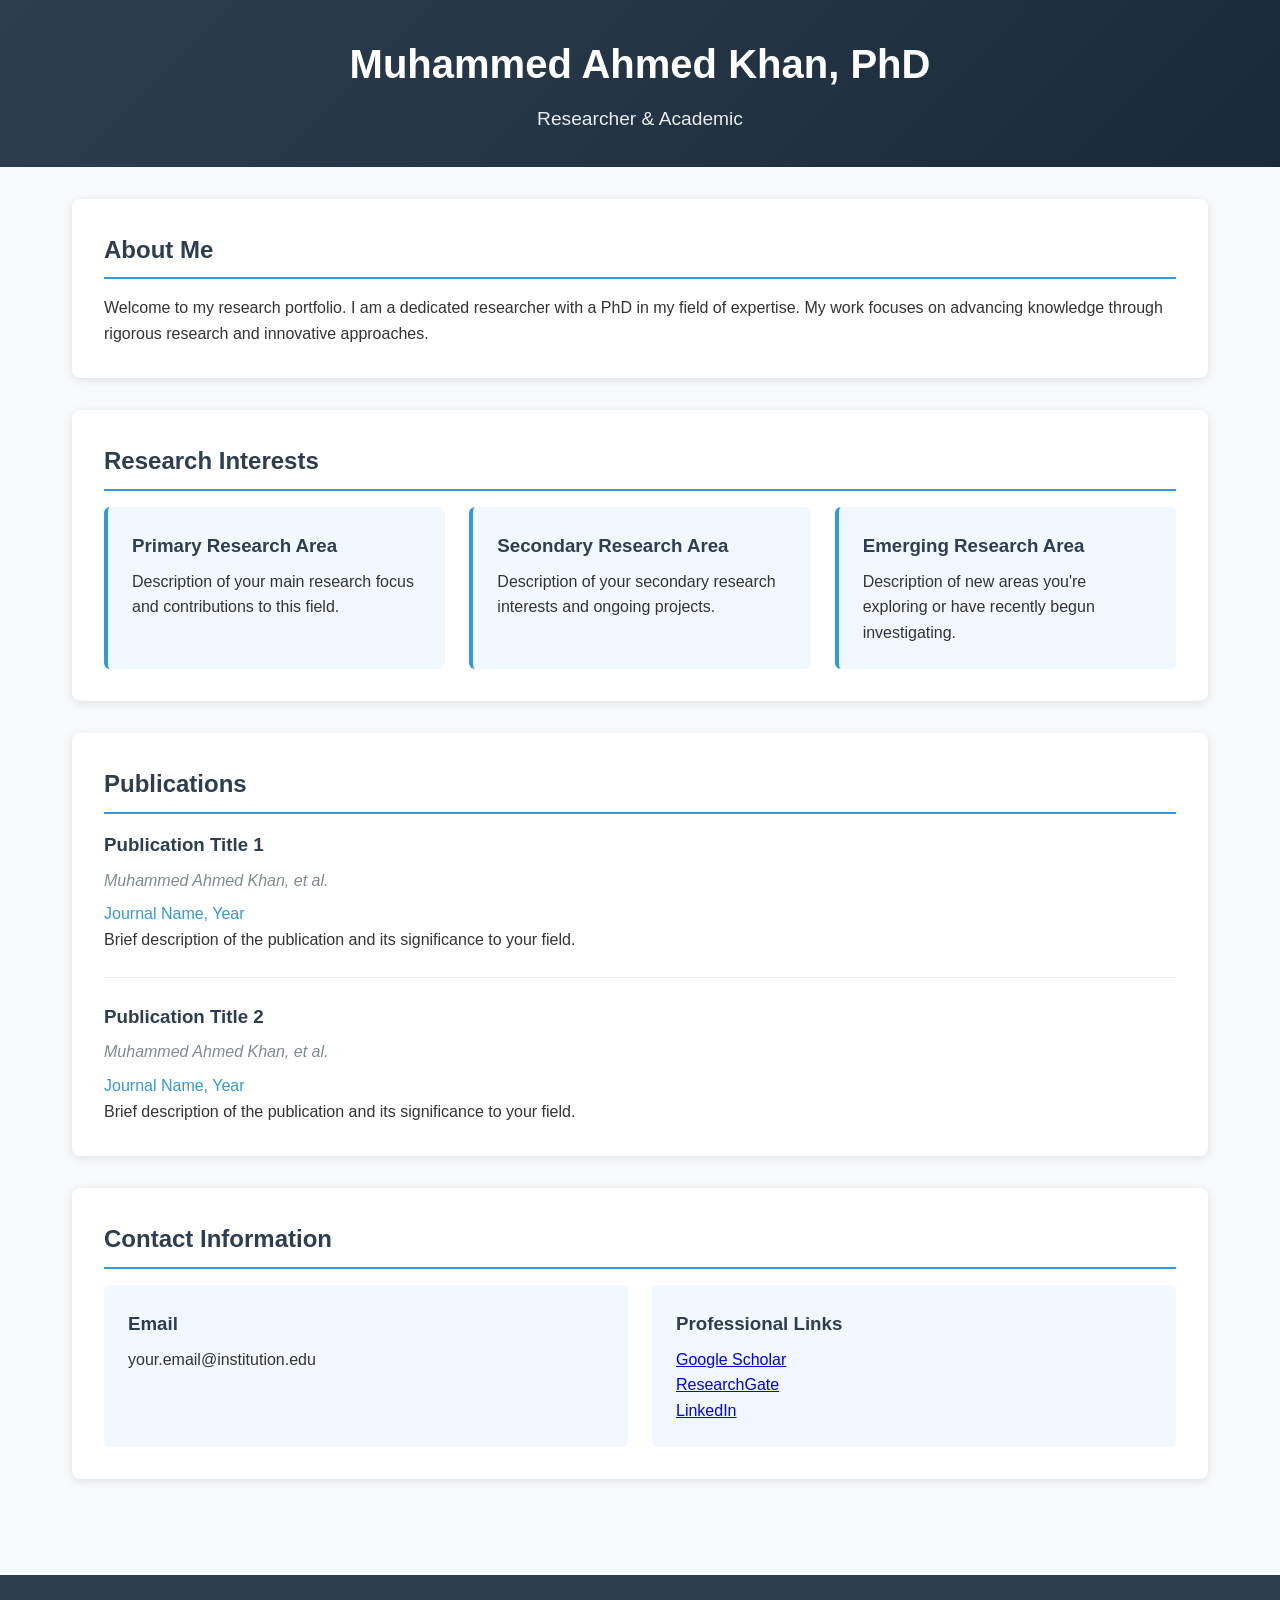
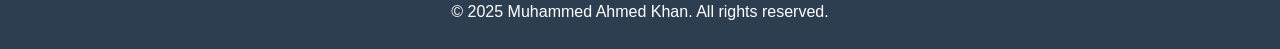
==== index.html @ 7b60d62c "initial commit" ====
<!DOCTYPE html>
<html lang="en">
<head>
    <meta charset="UTF-8">
    <meta name="viewport" content="width=device-width, initial-scale=1.0">
    <title>Muhammed Ahmed Khan - Research Portfolio</title>
    <style>
        /* Basic reset and typography */
        * {
            margin: 0;
            padding: 0;
            box-sizing: border-box;
        }
        
        body {
            font-family: 'Segoe UI', Tahoma, Geneva, Verdana, sans-serif;
            line-height: 1.6;
            color: #333;
            background-color: #f8f9fa;
        }
        
        /* Header styles */
        header {
            background: linear-gradient(135deg, #2c3e50, #1a2a3a);
            color: white;
            padding: 2rem 0;
            text-align: center;
        }
        
        .header-content {
            max-width: 1200px;
            margin: 0 auto;
            padding: 0 2rem;
        }
        
        h1 {
            font-size: 2.5rem;
            margin-bottom: 0.5rem;
        }
        
        .subtitle {
            font-size: 1.2rem;
            font-weight: 300;
            opacity: 0.9;
        }
        
        /* Main content styles */
        main {
            max-width: 1200px;
            margin: 0 auto;
            padding: 2rem;
        }
        
        section {
            background: white;
            border-radius: 8px;
            padding: 2rem;
            margin-bottom: 2rem;
            box-shadow: 0 2px 10px rgba(0,0,0,0.1);
        }
        
        h2 {
            color: #2c3e50;
            margin-bottom: 1rem;
            padding-bottom: 0.5rem;
            border-bottom: 2px solid #3498db;
        }
        
        /* Research interests */
        .interests-grid {
            display: grid;
            grid-template-columns: repeat(auto-fill, minmax(300px, 1fr));
            gap: 1.5rem;
            margin-top: 1rem;
        }
        
        .interest-card {
            background: #f1f8ff;
            padding: 1.5rem;
            border-radius: 6px;
            border-left: 4px solid #3498db;
        }
        
        .interest-card h3 {
            color: #2c3e50;
            margin-bottom: 0.5rem;
        }
        
        /* Publications */
        .publication {
            margin-bottom: 1.5rem;
            padding-bottom: 1.5rem;
            border-bottom: 1px solid #eee;
        }
        
        .publication:last-child {
            border-bottom: none;
            margin-bottom: 0;
            padding-bottom: 0;
        }
        
        .publication h3 {
            color: #2c3e50;
            margin-bottom: 0.5rem;
        }
        
        .publication .authors {
            font-style: italic;
            color: #7f8c8d;
            margin-bottom: 0.5rem;
        }
        
        .publication .journal {
            color: #3498db;
            font-weight: 500;
        }
        
        /* Contact */
        .contact-info {
            display: flex;
            flex-wrap: wrap;
            gap: 1.5rem;
            margin-top: 1rem;
        }
        
        .contact-item {
            flex: 1;
            min-width: 250px;
            background: #f1f8ff;
            padding: 1.5rem;
            border-radius: 6px;
        }
        
        .contact-item h3 {
            color: #2c3e50;
            margin-bottom: 0.5rem;
        }
        
        /* Footer */
        footer {
            background: #2c3e50;
            color: white;
            text-align: center;
            padding: 1.5rem;
            margin-top: 2rem;
        }
        
        /* Responsive design */
        @media (max-width: 768px) {
            .header-content h1 {
                font-size: 2rem;
            }
            
            main {
                padding: 1rem;
            }
            
            section {
                padding: 1.5rem;
            }
        }
    </style>
</head>
<body>
    <header>
        <div class="header-content">
            <h1>Muhammed Ahmed Khan, PhD</h1>
            <p class="subtitle">Researcher & Academic</p>
        </div>
    </header>
    
    <main>
        <section id="about">
            <h2>About Me</h2>
            <p>Welcome to my research portfolio. I am a dedicated researcher with a PhD in my field of expertise. My work focuses on advancing knowledge through rigorous research and innovative approaches.</p>
        </section>
        
        <section id="research">
            <h2>Research Interests</h2>
            <div class="interests-grid">
                <div class="interest-card">
                    <h3>Primary Research Area</h3>
                    <p>Description of your main research focus and contributions to this field.</p>
                </div>
                <div class="interest-card">
                    <h3>Secondary Research Area</h3>
                    <p>Description of your secondary research interests and ongoing projects.</p>
                </div>
                <div class="interest-card">
                    <h3>Emerging Research Area</h3>
                    <p>Description of new areas you're exploring or have recently begun investigating.</p>
                </div>
            </div>
        </section>
        
        <section id="publications">
            <h2>Publications</h2>
            <div class="publication">
                <h3>Publication Title 1</h3>
                <p class="authors">Muhammed Ahmed Khan, et al.</p>
                <p class="journal">Journal Name, Year</p>
                <p>Brief description of the publication and its significance to your field.</p>
            </div>
            <div class="publication">
                <h3>Publication Title 2</h3>
                <p class="authors">Muhammed Ahmed Khan, et al.</p>
                <p class="journal">Journal Name, Year</p>
                <p>Brief description of the publication and its significance to your field.</p>
            </div>
        </section>
        
        <section id="contact">
            <h2>Contact Information</h2>
            <div class="contact-info">
                <div class="contact-item">
                    <h3>Email</h3>
                    <p>your.email@institution.edu</p>
                </div>
                <div class="contact-item">
                    <h3>Professional Links</h3>
                    <p>
                        <a href="https://scholar.google.com/citations?user=YOUR_ID">Google Scholar</a><br>
                        <a href="https://www.researchgate.net/profile/YOUR_PROFILE">ResearchGate</a><br>
                        <a href="https://www.linkedin.com/in/YOUR_PROFILE">LinkedIn</a>
                    </p>
                </div>
            </div>
        </section>
    </main>
    
    <footer>
        <p>© 2025 Muhammed Ahmed Khan. All rights reserved.</p>
    </footer>
</body>
</html>
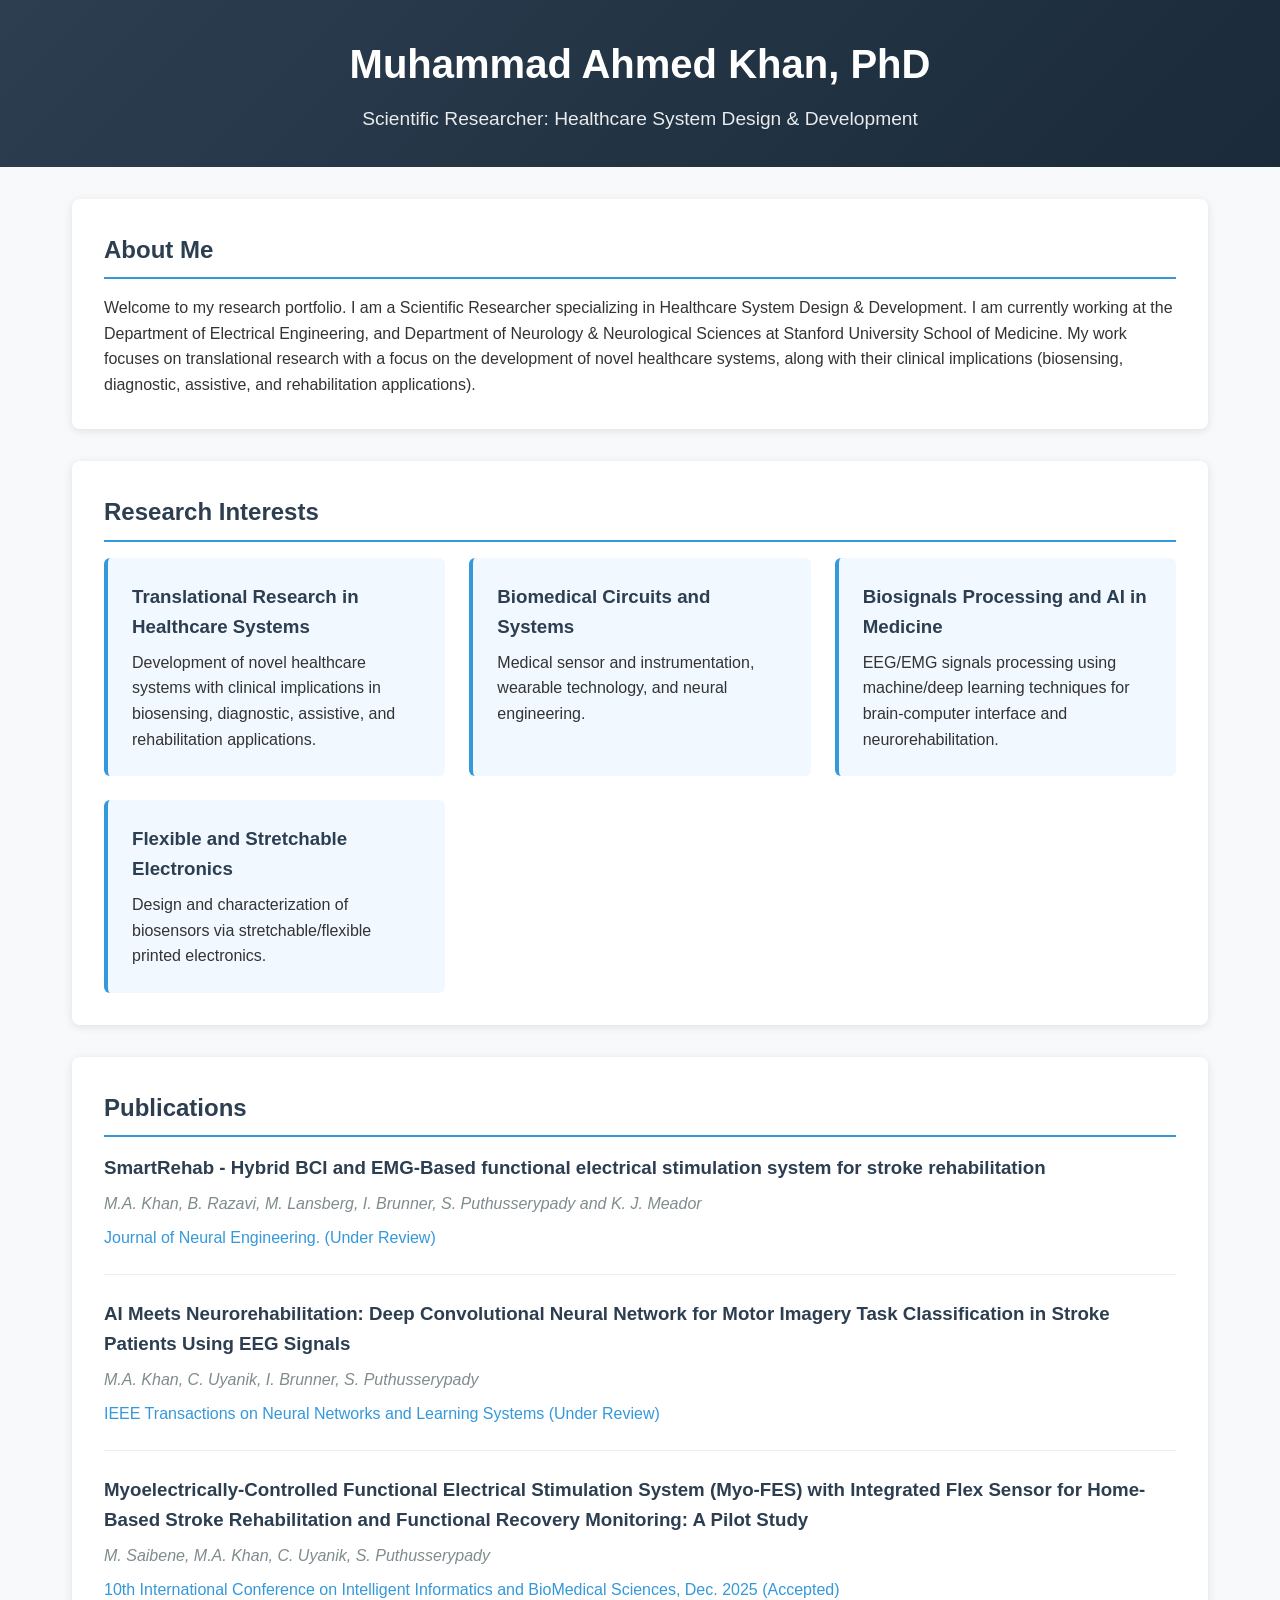
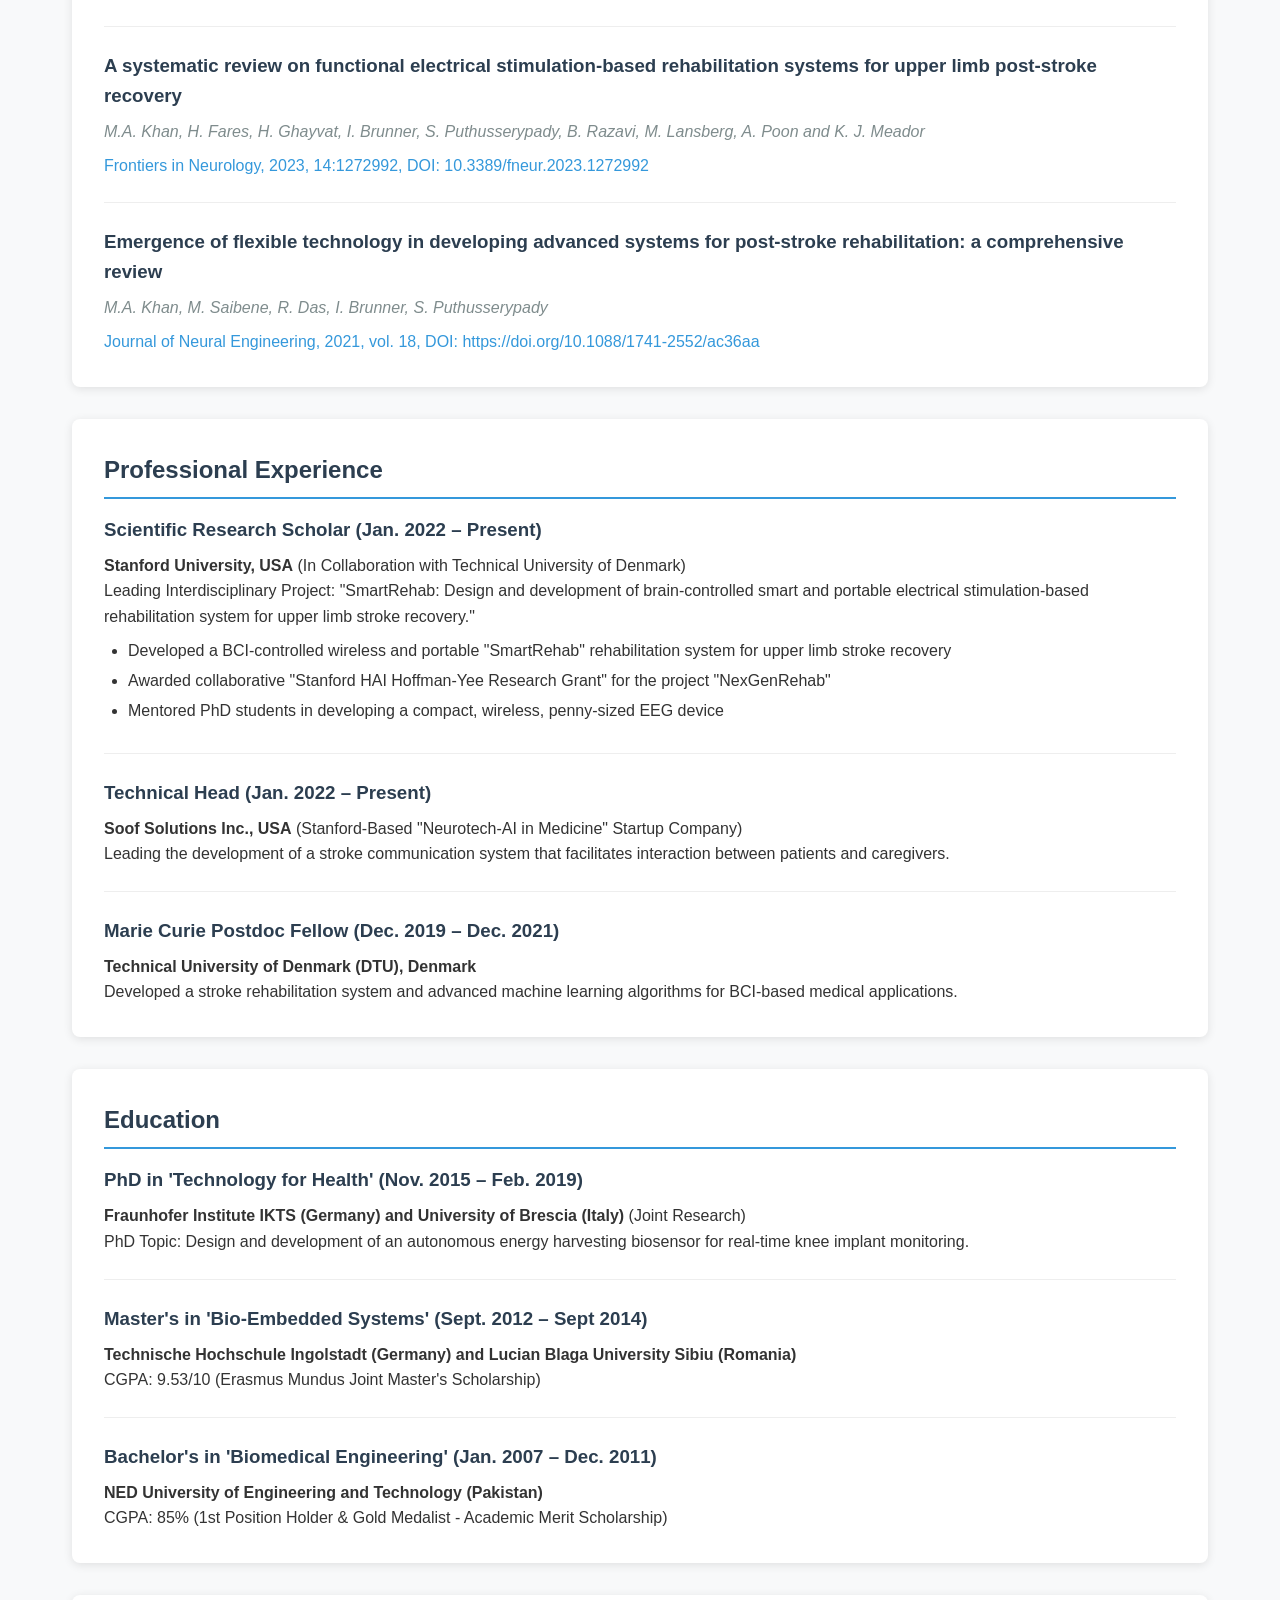
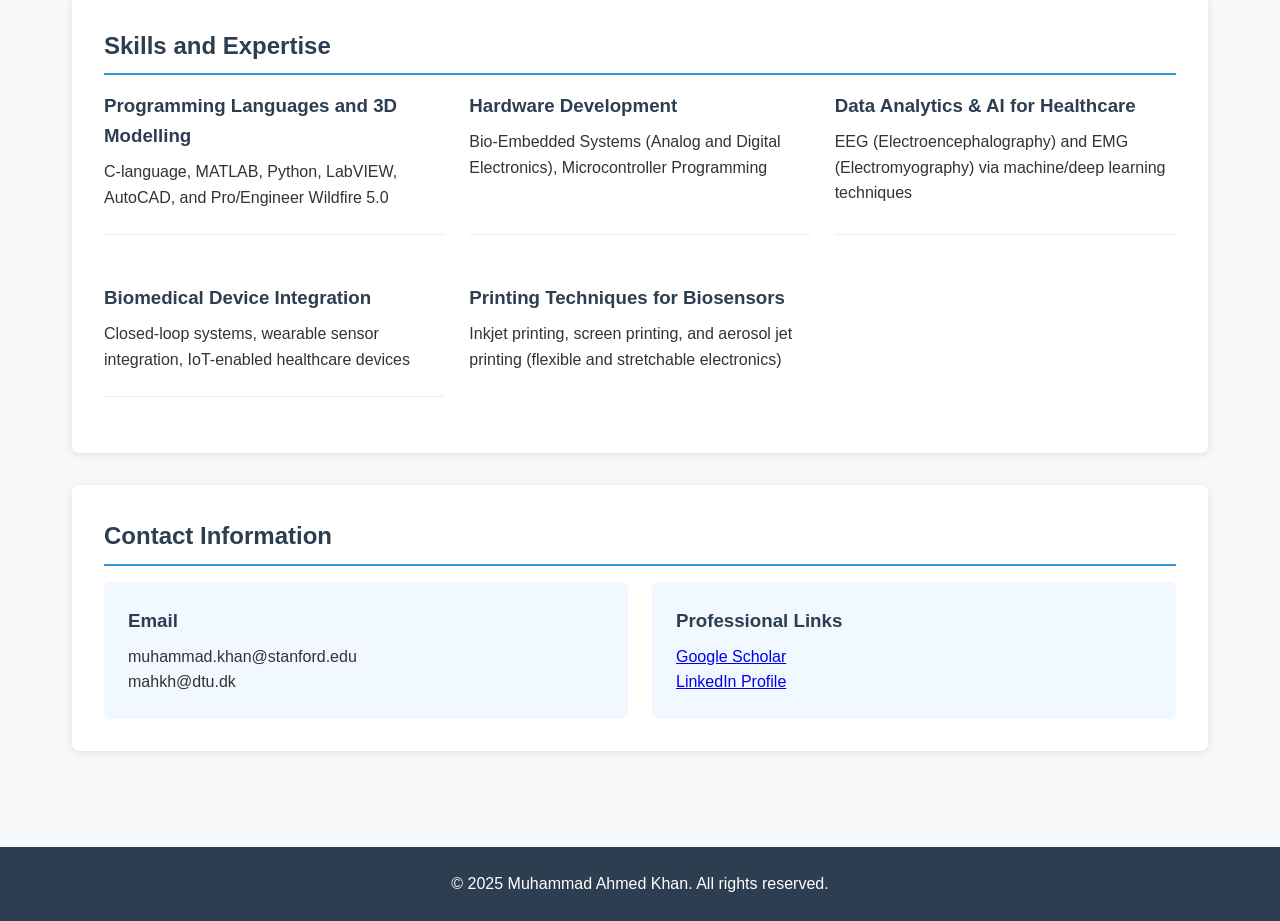
==== commit 6f865eb3: "first entry of the profile details" ====
--- a/index.html
+++ b/index.html
@@ -3,7 +3,7 @@
 <head>
     <meta charset="UTF-8">
     <meta name="viewport" content="width=device-width, initial-scale=1.0">
-    <title>Muhammed Ahmed Khan - Research Portfolio</title>
+    <title>Muhammad Ahmed Khan - Research Portfolio</title>
     <style>
         /* Basic reset and typography */
         * {
@@ -143,6 +143,41 @@
             text-align: center;
             padding: 1.5rem;
             margin-top: 2rem;
+        }
+        
+        /* Experience section */
+        .experience-item ul {
+            margin-top: 0.5rem;
+            padding-left: 1.5rem;
+        }
+        
+        .experience-item li {
+            margin-bottom: 0.3rem;
+        }
+        
+        /* Experience, Education, and Skills sections */
+        .experience-item, .education-item, .skill-category {
+            margin-bottom: 1.5rem;
+            padding-bottom: 1.5rem;
+            border-bottom: 1px solid #eee;
+        }
+        
+        .experience-item:last-child, .education-item:last-child, .skill-category:last-child {
+            border-bottom: none;
+            margin-bottom: 0;
+            padding-bottom: 0;
+        }
+        
+        .experience-item h3, .education-item h3, .skill-category h3 {
+            color: #2c3e50;
+            margin-bottom: 0.5rem;
+        }
+        
+        .skills-grid {
+            display: grid;
+            grid-template-columns: repeat(auto-fill, minmax(300px, 1fr));
+            gap: 1.5rem;
+            margin-top: 1rem;
         }
         
         /* Responsive design */
@@ -164,31 +199,35 @@
 <body>
     <header>
         <div class="header-content">
-            <h1>Muhammed Ahmed Khan, PhD</h1>
-            <p class="subtitle">Researcher & Academic</p>
+            <h1>Muhammad Ahmed Khan, PhD</h1>
+            <p class="subtitle">Scientific Researcher: Healthcare System Design & Development</p>
         </div>
     </header>
     
     <main>
         <section id="about">
             <h2>About Me</h2>
-            <p>Welcome to my research portfolio. I am a dedicated researcher with a PhD in my field of expertise. My work focuses on advancing knowledge through rigorous research and innovative approaches.</p>
+            <p>Welcome to my research portfolio. I am a Scientific Researcher specializing in Healthcare System Design & Development. I am currently working at the Department of Electrical Engineering, and Department of Neurology & Neurological Sciences at Stanford University School of Medicine. My work focuses on translational research with a focus on the development of novel healthcare systems, along with their clinical implications (biosensing, diagnostic, assistive, and rehabilitation applications).</p>
         </section>
         
         <section id="research">
             <h2>Research Interests</h2>
             <div class="interests-grid">
                 <div class="interest-card">
-                    <h3>Primary Research Area</h3>
-                    <p>Description of your main research focus and contributions to this field.</p>
+                    <h3>Translational Research in Healthcare Systems</h3>
+                    <p>Development of novel healthcare systems with clinical implications in biosensing, diagnostic, assistive, and rehabilitation applications.</p>
                 </div>
                 <div class="interest-card">
-                    <h3>Secondary Research Area</h3>
-                    <p>Description of your secondary research interests and ongoing projects.</p>
+                    <h3>Biomedical Circuits and Systems</h3>
+                    <p>Medical sensor and instrumentation, wearable technology, and neural engineering.</p>
                 </div>
                 <div class="interest-card">
-                    <h3>Emerging Research Area</h3>
-                    <p>Description of new areas you're exploring or have recently begun investigating.</p>
+                    <h3>Biosignals Processing and AI in Medicine</h3>
+                    <p>EEG/EMG signals processing using machine/deep learning techniques for brain-computer interface and neurorehabilitation.</p>
+                </div>
+                <div class="interest-card">
+                    <h3>Flexible and Stretchable Electronics</h3>
+                    <p>Design and characterization of biosensors via stretchable/flexible printed electronics.</p>
                 </div>
             </div>
         </section>
@@ -196,16 +235,98 @@
         <section id="publications">
             <h2>Publications</h2>
             <div class="publication">
-                <h3>Publication Title 1</h3>
-                <p class="authors">Muhammed Ahmed Khan, et al.</p>
-                <p class="journal">Journal Name, Year</p>
-                <p>Brief description of the publication and its significance to your field.</p>
-            </div>
-            <div class="publication">
-                <h3>Publication Title 2</h3>
-                <p class="authors">Muhammed Ahmed Khan, et al.</p>
-                <p class="journal">Journal Name, Year</p>
-                <p>Brief description of the publication and its significance to your field.</p>
+                <h3>SmartRehab - Hybrid BCI and EMG-Based functional electrical stimulation system for stroke rehabilitation</h3>
+                <p class="authors">M.A. Khan, B. Razavi, M. Lansberg, I. Brunner, S. Puthusserypady and K. J. Meador</p>
+                <p class="journal">Journal of Neural Engineering. (Under Review)</p>
+            </div>
+            <div class="publication">
+                <h3>AI Meets Neurorehabilitation: Deep Convolutional Neural Network for Motor Imagery Task Classification in Stroke Patients Using EEG Signals</h3>
+                <p class="authors">M.A. Khan, C. Uyanik, I. Brunner, S. Puthusserypady</p>
+                <p class="journal">IEEE Transactions on Neural Networks and Learning Systems (Under Review)</p>
+            </div>
+            <div class="publication">
+                <h3>Myoelectrically-Controlled Functional Electrical Stimulation System (Myo-FES) with Integrated Flex Sensor for Home-Based Stroke Rehabilitation and Functional Recovery Monitoring: A Pilot Study</h3>
+                <p class="authors">M. Saibene, M.A. Khan, C. Uyanik, S. Puthusserypady</p>
+                <p class="journal">10th International Conference on Intelligent Informatics and BioMedical Sciences, Dec. 2025 (Accepted)</p>
+            </div>
+            <div class="publication">
+                <h3>A systematic review on functional electrical stimulation-based rehabilitation systems for upper limb post-stroke recovery</h3>
+                <p class="authors">M.A. Khan, H. Fares, H. Ghayvat, I. Brunner, S. Puthusserypady, B. Razavi, M. Lansberg, A. Poon and K. J. Meador</p>
+                <p class="journal">Frontiers in Neurology, 2023, 14:1272992, DOI: 10.3389/fneur.2023.1272992</p>
+            </div>
+            <div class="publication">
+                <h3>Emergence of flexible technology in developing advanced systems for post-stroke rehabilitation: a comprehensive review</h3>
+                <p class="authors">M.A. Khan, M. Saibene, R. Das, I. Brunner, S. Puthusserypady</p>
+                <p class="journal">Journal of Neural Engineering, 2021, vol. 18, DOI: https://doi.org/10.1088/1741-2552/ac36aa</p>
+            </div>
+        </section>
+        
+        <section id="experience">
+            <h2>Professional Experience</h2>
+            <div class="experience-item">
+                <h3>Scientific Research Scholar (Jan. 2022 – Present)</h3>
+                <p><strong>Stanford University, USA</strong> (In Collaboration with Technical University of Denmark)</p>
+                <p>Leading Interdisciplinary Project: "SmartRehab: Design and development of brain-controlled smart and portable electrical stimulation-based rehabilitation system for upper limb stroke recovery."</p>
+                <ul>
+                    <li>Developed a BCI-controlled wireless and portable "SmartRehab" rehabilitation system for upper limb stroke recovery</li>
+                    <li>Awarded collaborative "Stanford HAI Hoffman-Yee Research Grant" for the project "NexGenRehab"</li>
+                    <li>Mentored PhD students in developing a compact, wireless, penny-sized EEG device</li>
+                </ul>
+            </div>
+            <div class="experience-item">
+                <h3>Technical Head (Jan. 2022 – Present)</h3>
+                <p><strong>Soof Solutions Inc., USA</strong> (Stanford-Based "Neurotech-AI in Medicine" Startup Company)</p>
+                <p>Leading the development of a stroke communication system that facilitates interaction between patients and caregivers.</p>
+            </div>
+            <div class="experience-item">
+                <h3>Marie Curie Postdoc Fellow (Dec. 2019 – Dec. 2021)</h3>
+                <p><strong>Technical University of Denmark (DTU), Denmark</strong></p>
+                <p>Developed a stroke rehabilitation system and advanced machine learning algorithms for BCI-based medical applications.</p>
+            </div>
+        </section>
+        
+        <section id="education">
+            <h2>Education</h2>
+            <div class="education-item">
+                <h3>PhD in 'Technology for Health' (Nov. 2015 – Feb. 2019)</h3>
+                <p><strong>Fraunhofer Institute IKTS (Germany) and University of Brescia (Italy)</strong> (Joint Research)</p>
+                <p>PhD Topic: Design and development of an autonomous energy harvesting biosensor for real-time knee implant monitoring.</p>
+            </div>
+            <div class="education-item">
+                <h3>Master's in 'Bio-Embedded Systems' (Sept. 2012 – Sept 2014)</h3>
+                <p><strong>Technische Hochschule Ingolstadt (Germany) and Lucian Blaga University Sibiu (Romania)</strong></p>
+                <p>CGPA: 9.53/10 (Erasmus Mundus Joint Master's Scholarship)</p>
+            </div>
+            <div class="education-item">
+                <h3>Bachelor's in 'Biomedical Engineering' (Jan. 2007 – Dec. 2011)</h3>
+                <p><strong>NED University of Engineering and Technology (Pakistan)</strong></p>
+                <p>CGPA: 85% (1st Position Holder & Gold Medalist - Academic Merit Scholarship)</p>
+            </div>
+        </section>
+        
+        <section id="skills">
+            <h2>Skills and Expertise</h2>
+            <div class="skills-grid">
+                <div class="skill-category">
+                    <h3>Programming Languages and 3D Modelling</h3>
+                    <p>C-language, MATLAB, Python, LabVIEW, AutoCAD, and Pro/Engineer Wildfire 5.0</p>
+                </div>
+                <div class="skill-category">
+                    <h3>Hardware Development</h3>
+                    <p>Bio-Embedded Systems (Analog and Digital Electronics), Microcontroller Programming</p>
+                </div>
+                <div class="skill-category">
+                    <h3>Data Analytics & AI for Healthcare</h3>
+                    <p>EEG (Electroencephalography) and EMG (Electromyography) via machine/deep learning techniques</p>
+                </div>
+                <div class="skill-category">
+                    <h3>Biomedical Device Integration</h3>
+                    <p>Closed-loop systems, wearable sensor integration, IoT-enabled healthcare devices</p>
+                </div>
+                <div class="skill-category">
+                    <h3>Printing Techniques for Biosensors</h3>
+                    <p>Inkjet printing, screen printing, and aerosol jet printing (flexible and stretchable electronics)</p>
+                </div>
             </div>
         </section>
         
@@ -214,14 +335,14 @@
             <div class="contact-info">
                 <div class="contact-item">
                     <h3>Email</h3>
-                    <p>your.email@institution.edu</p>
+                    <p>muhammad.khan@stanford.edu</p>
+                    <p>mahkh@dtu.dk</p>
                 </div>
                 <div class="contact-item">
                     <h3>Professional Links</h3>
                     <p>
-                        <a href="https://scholar.google.com/citations?user=YOUR_ID">Google Scholar</a><br>
-                        <a href="https://www.researchgate.net/profile/YOUR_PROFILE">ResearchGate</a><br>
-                        <a href="https://www.linkedin.com/in/YOUR_PROFILE">LinkedIn</a>
+                        <a href="https://scholar.google.com/citations?user=oIhTw1AAAAAJ&hl=en">Google Scholar</a><br>
+                        <a href="https://www.linkedin.com/in/muhahmedkhan/">LinkedIn Profile</a>
                     </p>
                 </div>
             </div>
@@ -229,7 +350,7 @@
     </main>
     
     <footer>
-        <p>© 2025 Muhammed Ahmed Khan. All rights reserved.</p>
+        <p>© 2025 Muhammad Ahmed Khan. All rights reserved.</p>
     </footer>
 </body>
 </html>
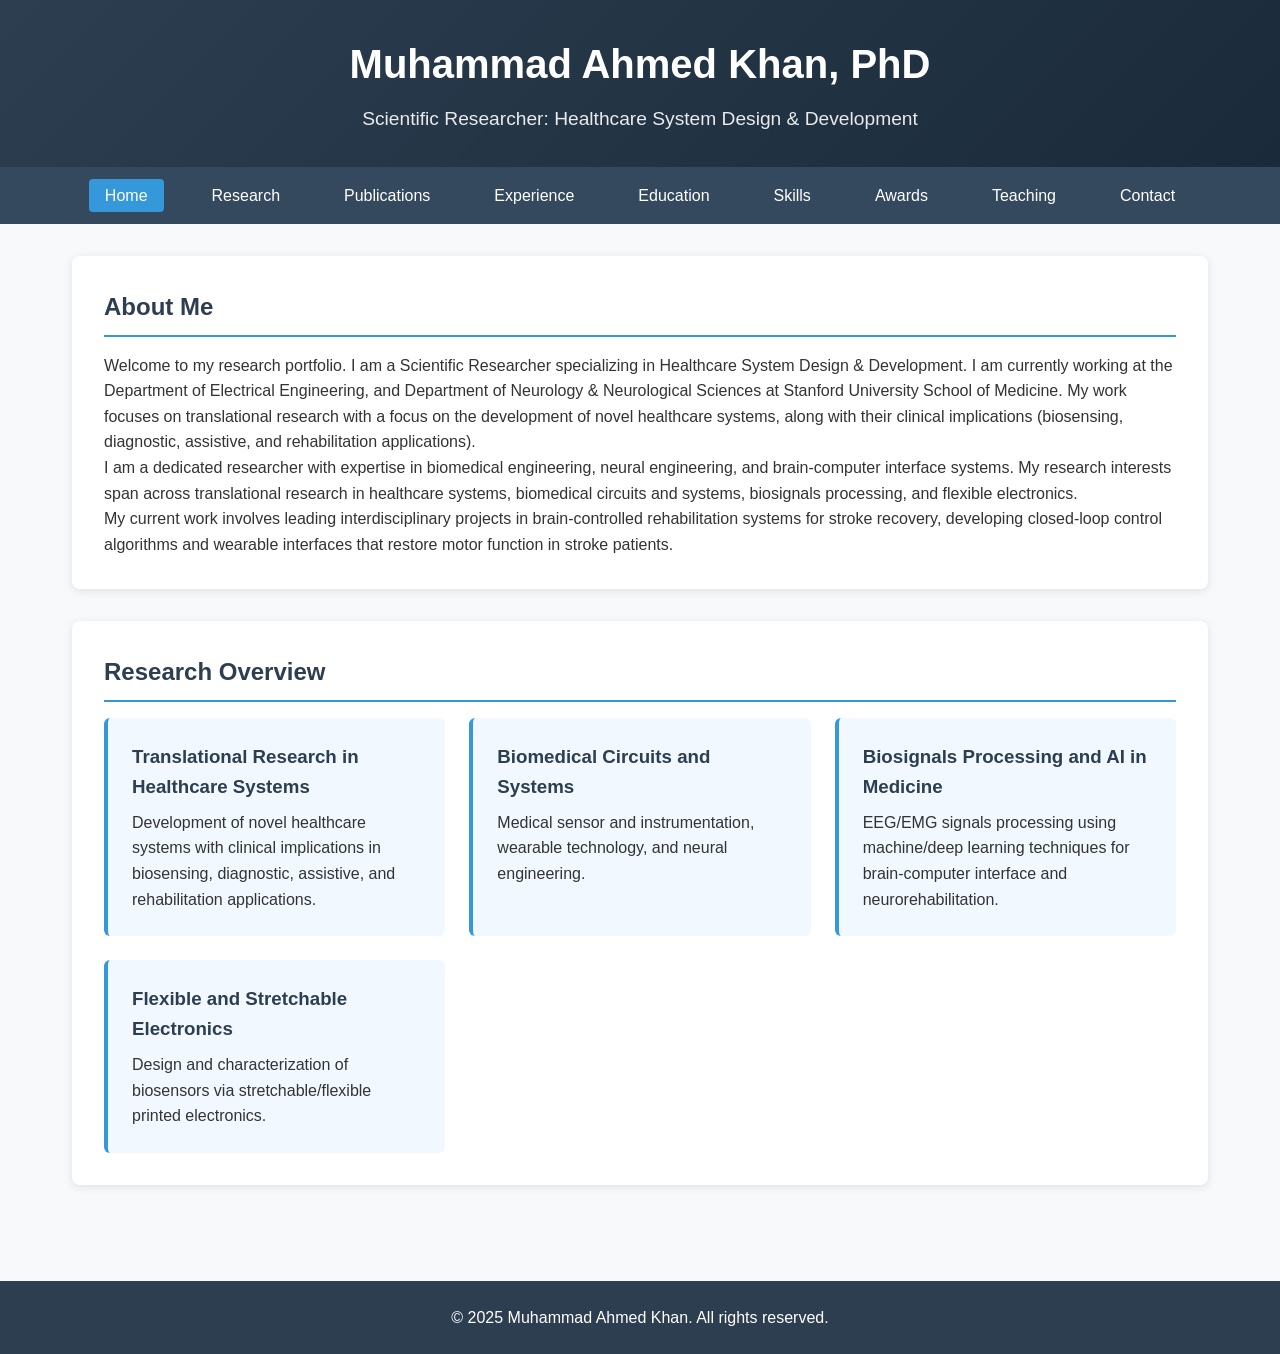
==== commit 0968804c: "added more details" ====
--- a/index.html
+++ b/index.html
@@ -4,197 +4,7 @@
     <meta charset="UTF-8">
     <meta name="viewport" content="width=device-width, initial-scale=1.0">
     <title>Muhammad Ahmed Khan - Research Portfolio</title>
-    <style>
-        /* Basic reset and typography */
-        * {
-            margin: 0;
-            padding: 0;
-            box-sizing: border-box;
-        }
-        
-        body {
-            font-family: 'Segoe UI', Tahoma, Geneva, Verdana, sans-serif;
-            line-height: 1.6;
-            color: #333;
-            background-color: #f8f9fa;
-        }
-        
-        /* Header styles */
-        header {
-            background: linear-gradient(135deg, #2c3e50, #1a2a3a);
-            color: white;
-            padding: 2rem 0;
-            text-align: center;
-        }
-        
-        .header-content {
-            max-width: 1200px;
-            margin: 0 auto;
-            padding: 0 2rem;
-        }
-        
-        h1 {
-            font-size: 2.5rem;
-            margin-bottom: 0.5rem;
-        }
-        
-        .subtitle {
-            font-size: 1.2rem;
-            font-weight: 300;
-            opacity: 0.9;
-        }
-        
-        /* Main content styles */
-        main {
-            max-width: 1200px;
-            margin: 0 auto;
-            padding: 2rem;
-        }
-        
-        section {
-            background: white;
-            border-radius: 8px;
-            padding: 2rem;
-            margin-bottom: 2rem;
-            box-shadow: 0 2px 10px rgba(0,0,0,0.1);
-        }
-        
-        h2 {
-            color: #2c3e50;
-            margin-bottom: 1rem;
-            padding-bottom: 0.5rem;
-            border-bottom: 2px solid #3498db;
-        }
-        
-        /* Research interests */
-        .interests-grid {
-            display: grid;
-            grid-template-columns: repeat(auto-fill, minmax(300px, 1fr));
-            gap: 1.5rem;
-            margin-top: 1rem;
-        }
-        
-        .interest-card {
-            background: #f1f8ff;
-            padding: 1.5rem;
-            border-radius: 6px;
-            border-left: 4px solid #3498db;
-        }
-        
-        .interest-card h3 {
-            color: #2c3e50;
-            margin-bottom: 0.5rem;
-        }
-        
-        /* Publications */
-        .publication {
-            margin-bottom: 1.5rem;
-            padding-bottom: 1.5rem;
-            border-bottom: 1px solid #eee;
-        }
-        
-        .publication:last-child {
-            border-bottom: none;
-            margin-bottom: 0;
-            padding-bottom: 0;
-        }
-        
-        .publication h3 {
-            color: #2c3e50;
-            margin-bottom: 0.5rem;
-        }
-        
-        .publication .authors {
-            font-style: italic;
-            color: #7f8c8d;
-            margin-bottom: 0.5rem;
-        }
-        
-        .publication .journal {
-            color: #3498db;
-            font-weight: 500;
-        }
-        
-        /* Contact */
-        .contact-info {
-            display: flex;
-            flex-wrap: wrap;
-            gap: 1.5rem;
-            margin-top: 1rem;
-        }
-        
-        .contact-item {
-            flex: 1;
-            min-width: 250px;
-            background: #f1f8ff;
-            padding: 1.5rem;
-            border-radius: 6px;
-        }
-        
-        .contact-item h3 {
-            color: #2c3e50;
-            margin-bottom: 0.5rem;
-        }
-        
-        /* Footer */
-        footer {
-            background: #2c3e50;
-            color: white;
-            text-align: center;
-            padding: 1.5rem;
-            margin-top: 2rem;
-        }
-        
-        /* Experience section */
-        .experience-item ul {
-            margin-top: 0.5rem;
-            padding-left: 1.5rem;
-        }
-        
-        .experience-item li {
-            margin-bottom: 0.3rem;
-        }
-        
-        /* Experience, Education, and Skills sections */
-        .experience-item, .education-item, .skill-category {
-            margin-bottom: 1.5rem;
-            padding-bottom: 1.5rem;
-            border-bottom: 1px solid #eee;
-        }
-        
-        .experience-item:last-child, .education-item:last-child, .skill-category:last-child {
-            border-bottom: none;
-            margin-bottom: 0;
-            padding-bottom: 0;
-        }
-        
-        .experience-item h3, .education-item h3, .skill-category h3 {
-            color: #2c3e50;
-            margin-bottom: 0.5rem;
-        }
-        
-        .skills-grid {
-            display: grid;
-            grid-template-columns: repeat(auto-fill, minmax(300px, 1fr));
-            gap: 1.5rem;
-            margin-top: 1rem;
-        }
-        
-        /* Responsive design */
-        @media (max-width: 768px) {
-            .header-content h1 {
-                font-size: 2rem;
-            }
-            
-            main {
-                padding: 1rem;
-            }
-            
-            section {
-                padding: 1.5rem;
-            }
-        }
-    </style>
+    <link rel="stylesheet" href="css/styles.css">
 </head>
 <body>
     <header>
@@ -204,14 +14,32 @@
         </div>
     </header>
     
+    <nav>
+        <ul>
+            <li><a href="index.html" class="active">Home</a></li>
+            <li><a href="pages/research.html">Research</a></li>
+            <li><a href="pages/publications.html">Publications</a></li>
+            <li><a href="pages/experience.html">Experience</a></li>
+            <li><a href="pages/education.html">Education</a></li>
+            <li><a href="pages/skills.html">Skills</a></li>
+            <li><a href="pages/awards.html">Awards</a></li>
+            <li><a href="pages/teaching.html">Teaching</a></li>
+            <li><a href="pages/contact.html">Contact</a></li>
+        </ul>
+    </nav>
+    
     <main>
         <section id="about">
             <h2>About Me</h2>
             <p>Welcome to my research portfolio. I am a Scientific Researcher specializing in Healthcare System Design & Development. I am currently working at the Department of Electrical Engineering, and Department of Neurology & Neurological Sciences at Stanford University School of Medicine. My work focuses on translational research with a focus on the development of novel healthcare systems, along with their clinical implications (biosensing, diagnostic, assistive, and rehabilitation applications).</p>
+            
+            <p>I am a dedicated researcher with expertise in biomedical engineering, neural engineering, and brain-computer interface systems. My research interests span across translational research in healthcare systems, biomedical circuits and systems, biosignals processing, and flexible electronics.</p>
+            
+            <p>My current work involves leading interdisciplinary projects in brain-controlled rehabilitation systems for stroke recovery, developing closed-loop control algorithms and wearable interfaces that restore motor function in stroke patients.</p>
         </section>
         
-        <section id="research">
-            <h2>Research Interests</h2>
+        <section id="overview">
+            <h2>Research Overview</h2>
             <div class="interests-grid">
                 <div class="interest-card">
                     <h3>Translational Research in Healthcare Systems</h3>
@@ -231,122 +59,6 @@
                 </div>
             </div>
         </section>
-        
-        <section id="publications">
-            <h2>Publications</h2>
-            <div class="publication">
-                <h3>SmartRehab - Hybrid BCI and EMG-Based functional electrical stimulation system for stroke rehabilitation</h3>
-                <p class="authors">M.A. Khan, B. Razavi, M. Lansberg, I. Brunner, S. Puthusserypady and K. J. Meador</p>
-                <p class="journal">Journal of Neural Engineering. (Under Review)</p>
-            </div>
-            <div class="publication">
-                <h3>AI Meets Neurorehabilitation: Deep Convolutional Neural Network for Motor Imagery Task Classification in Stroke Patients Using EEG Signals</h3>
-                <p class="authors">M.A. Khan, C. Uyanik, I. Brunner, S. Puthusserypady</p>
-                <p class="journal">IEEE Transactions on Neural Networks and Learning Systems (Under Review)</p>
-            </div>
-            <div class="publication">
-                <h3>Myoelectrically-Controlled Functional Electrical Stimulation System (Myo-FES) with Integrated Flex Sensor for Home-Based Stroke Rehabilitation and Functional Recovery Monitoring: A Pilot Study</h3>
-                <p class="authors">M. Saibene, M.A. Khan, C. Uyanik, S. Puthusserypady</p>
-                <p class="journal">10th International Conference on Intelligent Informatics and BioMedical Sciences, Dec. 2025 (Accepted)</p>
-            </div>
-            <div class="publication">
-                <h3>A systematic review on functional electrical stimulation-based rehabilitation systems for upper limb post-stroke recovery</h3>
-                <p class="authors">M.A. Khan, H. Fares, H. Ghayvat, I. Brunner, S. Puthusserypady, B. Razavi, M. Lansberg, A. Poon and K. J. Meador</p>
-                <p class="journal">Frontiers in Neurology, 2023, 14:1272992, DOI: 10.3389/fneur.2023.1272992</p>
-            </div>
-            <div class="publication">
-                <h3>Emergence of flexible technology in developing advanced systems for post-stroke rehabilitation: a comprehensive review</h3>
-                <p class="authors">M.A. Khan, M. Saibene, R. Das, I. Brunner, S. Puthusserypady</p>
-                <p class="journal">Journal of Neural Engineering, 2021, vol. 18, DOI: https://doi.org/10.1088/1741-2552/ac36aa</p>
-            </div>
-        </section>
-        
-        <section id="experience">
-            <h2>Professional Experience</h2>
-            <div class="experience-item">
-                <h3>Scientific Research Scholar (Jan. 2022 – Present)</h3>
-                <p><strong>Stanford University, USA</strong> (In Collaboration with Technical University of Denmark)</p>
-                <p>Leading Interdisciplinary Project: "SmartRehab: Design and development of brain-controlled smart and portable electrical stimulation-based rehabilitation system for upper limb stroke recovery."</p>
-                <ul>
-                    <li>Developed a BCI-controlled wireless and portable "SmartRehab" rehabilitation system for upper limb stroke recovery</li>
-                    <li>Awarded collaborative "Stanford HAI Hoffman-Yee Research Grant" for the project "NexGenRehab"</li>
-                    <li>Mentored PhD students in developing a compact, wireless, penny-sized EEG device</li>
-                </ul>
-            </div>
-            <div class="experience-item">
-                <h3>Technical Head (Jan. 2022 – Present)</h3>
-                <p><strong>Soof Solutions Inc., USA</strong> (Stanford-Based "Neurotech-AI in Medicine" Startup Company)</p>
-                <p>Leading the development of a stroke communication system that facilitates interaction between patients and caregivers.</p>
-            </div>
-            <div class="experience-item">
-                <h3>Marie Curie Postdoc Fellow (Dec. 2019 – Dec. 2021)</h3>
-                <p><strong>Technical University of Denmark (DTU), Denmark</strong></p>
-                <p>Developed a stroke rehabilitation system and advanced machine learning algorithms for BCI-based medical applications.</p>
-            </div>
-        </section>
-        
-        <section id="education">
-            <h2>Education</h2>
-            <div class="education-item">
-                <h3>PhD in 'Technology for Health' (Nov. 2015 – Feb. 2019)</h3>
-                <p><strong>Fraunhofer Institute IKTS (Germany) and University of Brescia (Italy)</strong> (Joint Research)</p>
-                <p>PhD Topic: Design and development of an autonomous energy harvesting biosensor for real-time knee implant monitoring.</p>
-            </div>
-            <div class="education-item">
-                <h3>Master's in 'Bio-Embedded Systems' (Sept. 2012 – Sept 2014)</h3>
-                <p><strong>Technische Hochschule Ingolstadt (Germany) and Lucian Blaga University Sibiu (Romania)</strong></p>
-                <p>CGPA: 9.53/10 (Erasmus Mundus Joint Master's Scholarship)</p>
-            </div>
-            <div class="education-item">
-                <h3>Bachelor's in 'Biomedical Engineering' (Jan. 2007 – Dec. 2011)</h3>
-                <p><strong>NED University of Engineering and Technology (Pakistan)</strong></p>
-                <p>CGPA: 85% (1st Position Holder & Gold Medalist - Academic Merit Scholarship)</p>
-            </div>
-        </section>
-        
-        <section id="skills">
-            <h2>Skills and Expertise</h2>
-            <div class="skills-grid">
-                <div class="skill-category">
-                    <h3>Programming Languages and 3D Modelling</h3>
-                    <p>C-language, MATLAB, Python, LabVIEW, AutoCAD, and Pro/Engineer Wildfire 5.0</p>
-                </div>
-                <div class="skill-category">
-                    <h3>Hardware Development</h3>
-                    <p>Bio-Embedded Systems (Analog and Digital Electronics), Microcontroller Programming</p>
-                </div>
-                <div class="skill-category">
-                    <h3>Data Analytics & AI for Healthcare</h3>
-                    <p>EEG (Electroencephalography) and EMG (Electromyography) via machine/deep learning techniques</p>
-                </div>
-                <div class="skill-category">
-                    <h3>Biomedical Device Integration</h3>
-                    <p>Closed-loop systems, wearable sensor integration, IoT-enabled healthcare devices</p>
-                </div>
-                <div class="skill-category">
-                    <h3>Printing Techniques for Biosensors</h3>
-                    <p>Inkjet printing, screen printing, and aerosol jet printing (flexible and stretchable electronics)</p>
-                </div>
-            </div>
-        </section>
-        
-        <section id="contact">
-            <h2>Contact Information</h2>
-            <div class="contact-info">
-                <div class="contact-item">
-                    <h3>Email</h3>
-                    <p>muhammad.khan@stanford.edu</p>
-                    <p>mahkh@dtu.dk</p>
-                </div>
-                <div class="contact-item">
-                    <h3>Professional Links</h3>
-                    <p>
-                        <a href="https://scholar.google.com/citations?user=oIhTw1AAAAAJ&hl=en">Google Scholar</a><br>
-                        <a href="https://www.linkedin.com/in/muhahmedkhan/">LinkedIn Profile</a>
-                    </p>
-                </div>
-            </div>
-        </section>
     </main>
     
     <footer>
--- a/css/styles.css
+++ b/css/styles.css
@@ -0,0 +1,286 @@
+/* Basic reset and typography */
+* {
+    margin: 0;
+    padding: 0;
+    box-sizing: border-box;
+}
+
+body {
+    font-family: 'Segoe UI', Tahoma, Geneva, Verdana, sans-serif;
+    line-height: 1.6;
+    color: #333;
+    background-color: #f8f9fa;
+}
+
+/* Header styles */
+header {
+    background: linear-gradient(135deg, #2c3e50, #1a2a3a);
+    color: white;
+    padding: 2rem 0;
+    text-align: center;
+}
+
+.header-content {
+    max-width: 1200px;
+    margin: 0 auto;
+    padding: 0 2rem;
+}
+
+h1 {
+    font-size: 2.5rem;
+    margin-bottom: 0.5rem;
+}
+
+.subtitle {
+    font-size: 1.2rem;
+    font-weight: 300;
+    opacity: 0.9;
+}
+
+/* Navigation */
+nav {
+    background-color: #34495e;
+    padding: 1rem 0;
+}
+
+nav ul {
+    display: flex;
+    justify-content: center;
+    list-style: none;
+    margin: 0;
+    padding: 0;
+}
+
+nav li {
+    margin: 0 1rem;
+}
+
+nav a {
+    color: white;
+    text-decoration: none;
+    font-weight: 500;
+    padding: 0.5rem 1rem;
+    border-radius: 4px;
+    transition: background-color 0.3s;
+}
+
+nav a:hover, nav a.active {
+    background-color: #3498db;
+}
+
+/* Main content styles */
+main {
+    max-width: 1200px;
+    margin: 0 auto;
+    padding: 2rem;
+}
+
+section {
+    background: white;
+    border-radius: 8px;
+    padding: 2rem;
+    margin-bottom: 2rem;
+    box-shadow: 0 2px 10px rgba(0,0,0,0.1);
+}
+
+h2 {
+    color: #2c3e50;
+    margin-bottom: 1rem;
+    padding-bottom: 0.5rem;
+    border-bottom: 2px solid #3498db;
+}
+
+/* Research interests */
+.interests-grid {
+    display: grid;
+    grid-template-columns: repeat(auto-fill, minmax(300px, 1fr));
+    gap: 1.5rem;
+    margin-top: 1rem;
+}
+
+.interest-card {
+    background: #f1f8ff;
+    padding: 1.5rem;
+    border-radius: 6px;
+    border-left: 4px solid #3498db;
+}
+
+.interest-card h3 {
+    color: #2c3e50;
+    margin-bottom: 0.5rem;
+}
+
+/* Publications */
+.publication {
+    margin-bottom: 1.5rem;
+    padding-bottom: 1.5rem;
+    border-bottom: 1px solid #eee;
+}
+
+.publication:last-child {
+    border-bottom: none;
+    margin-bottom: 0;
+    padding-bottom: 0;
+}
+
+.publication h3 {
+    color: #2c3e50;
+    margin-bottom: 0.5rem;
+}
+
+.publication .authors {
+    font-style: italic;
+    color: #7f8c8d;
+    margin-bottom: 0.5rem;
+}
+
+.publication .journal {
+    color: #3498db;
+    font-weight: 500;
+}
+
+.publication h3 a {
+    color: #2c3e50;
+    text-decoration: none;
+}
+
+.publication h3 a:hover {
+    color: #3498db;
+    text-decoration: underline;
+}
+
+/* Contact */
+.contact-info {
+    display: flex;
+    flex-wrap: wrap;
+    gap: 1.5rem;
+    margin-top: 1rem;
+}
+
+.contact-item {
+    flex: 1;
+    min-width: 250px;
+    background: #f1f8ff;
+    padding: 1.5rem;
+    border-radius: 6px;
+}
+
+.contact-item h3 {
+    color: #2c3e50;
+    margin-bottom: 0.5rem;
+}
+
+/* Footer */
+footer {
+    background: #2c3e50;
+    color: white;
+    text-align: center;
+    padding: 1.5rem;
+    margin-top: 2rem;
+}
+
+/* Experience section */
+.experience-item ul {
+    margin-top: 0.5rem;
+    padding-left: 1.5rem;
+}
+
+.experience-item li {
+    margin-bottom: 0.3rem;
+}
+
+/* Experience, Education, and Skills sections */
+.experience-item, .education-item, .skill-category {
+    margin-bottom: 1.5rem;
+    padding-bottom: 1.5rem;
+    border-bottom: 1px solid #eee;
+}
+
+.experience-item:last-child, .education-item:last-child, .skill-category:last-child {
+    border-bottom: none;
+    margin-bottom: 0;
+    padding-bottom: 0;
+}
+
+.experience-item h3, .education-item h3, .skill-category h3 {
+    color: #2c3e50;
+    margin-bottom: 0.5rem;
+}
+
+.skills-grid {
+    display: grid;
+    grid-template-columns: repeat(auto-fill, minmax(300px, 1fr));
+    gap: 1.5rem;
+    margin-top: 1rem;
+}
+
+/* Awards and Grants */
+.awards-grid {
+    display: grid;
+    grid-template-columns: repeat(auto-fill, minmax(300px, 1fr));
+    gap: 1.5rem;
+    margin-top: 1rem;
+}
+
+.award-category {
+    background: #f1f8ff;
+    padding: 1.5rem;
+    border-radius: 6px;
+    border-left: 4px solid #3498db;
+}
+
+/* Teaching and Supervision */
+.teaching-item {
+    margin-bottom: 1.5rem;
+    padding-bottom: 1.5rem;
+    border-bottom: 1px solid #eee;
+}
+
+.teaching-item:last-child {
+    border-bottom: none;
+    margin-bottom: 0;
+    padding-bottom: 0;
+}
+
+/* Collaborations */
+.collaborations-grid {
+    display: grid;
+    grid-template-columns: repeat(auto-fill, minmax(300px, 1fr));
+    gap: 1.5rem;
+    margin-top: 1rem;
+}
+
+.collaboration-category {
+    background: #f1f8ff;
+    padding: 1.5rem;
+    border-radius: 6px;
+    border-left: 4px solid #3498db;
+}
+
+/* Responsive design */
+@media (max-width: 768px) {
+    .header-content h1 {
+        font-size: 2rem;
+    }
+    
+    main {
+        padding: 1rem;
+    }
+    
+    section {
+        padding: 1.5rem;
+    }
+    
+    nav ul {
+        flex-direction: column;
+        align-items: center;
+    }
+    
+    nav li {
+        margin: 0.5rem 0;
+    }
+    
+    .contact-info {
+        flex-direction: column;
+    }
+}
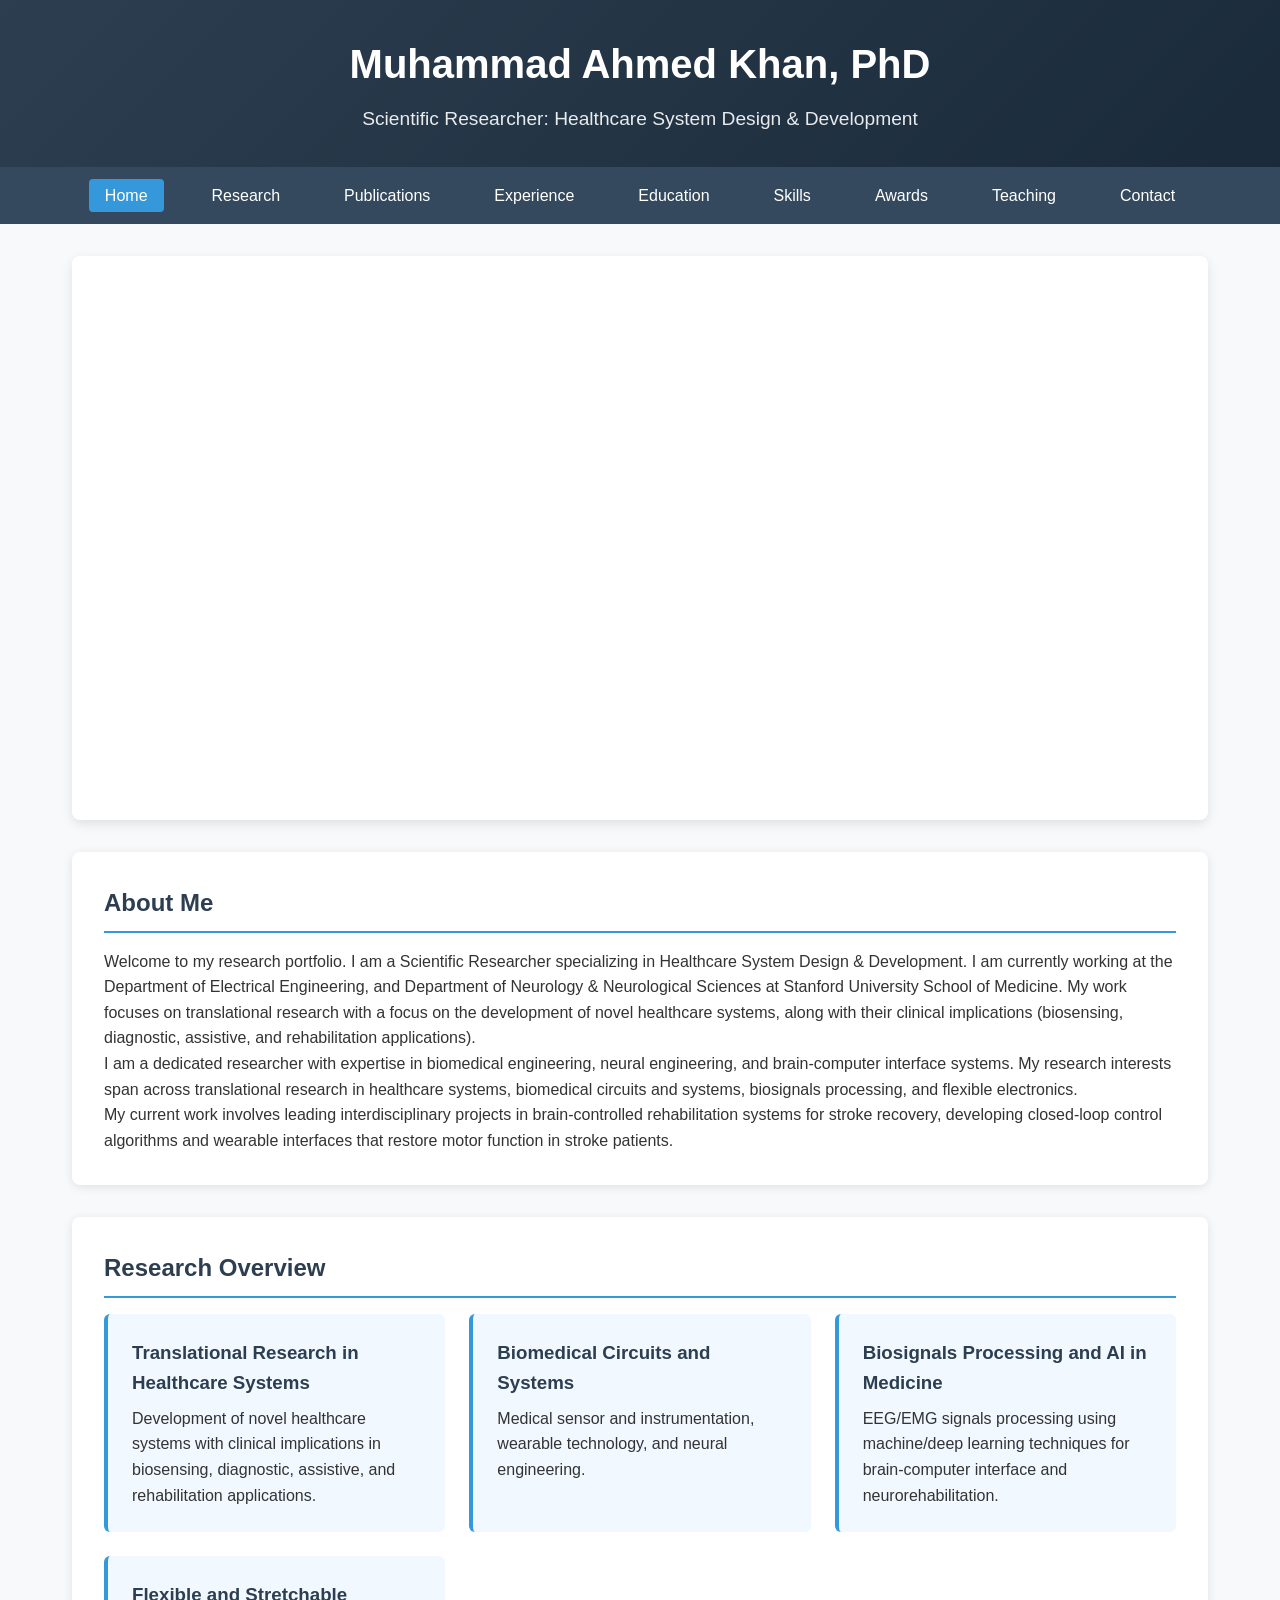
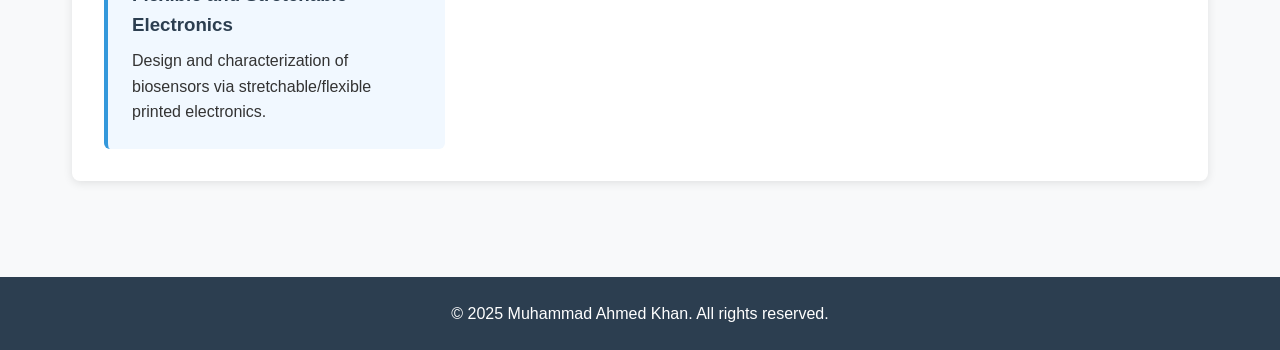
==== commit 389acca2: "added video on the front page" ====
--- a/index.html
+++ b/index.html
@@ -27,8 +27,15 @@
             <li><a href="pages/contact.html">Contact</a></li>
         </ul>
     </nav>
-    
+     
     <main>
+        <section id="hero-video">
+            <video autoplay muted loop playsinline width="100%">
+                <source src="assets/stroke-rehab-intro-video.mp4" type="video/mp4">
+                Your browser does not support the video tag.
+            </video>
+        </section>
+        
         <section id="about">
             <h2>About Me</h2>
             <p>Welcome to my research portfolio. I am a Scientific Researcher specializing in Healthcare System Design & Development. I am currently working at the Department of Electrical Engineering, and Department of Neurology & Neurological Sciences at Stanford University School of Medicine. My work focuses on translational research with a focus on the development of novel healthcare systems, along with their clinical implications (biosensing, diagnostic, assistive, and rehabilitation applications).</p>
--- a/css/styles.css
+++ b/css/styles.css
@@ -227,6 +227,155 @@
     padding: 1.5rem;
     border-radius: 6px;
     border-left: 4px solid #3498db;
+    box-shadow: 0 4px 6px rgba(0,0,0,0.05);
+    transition: transform 0.3s ease, box-shadow 0.3s ease;
+}
+
+.award-category:hover {
+    transform: translateY(-5px);
+    box-shadow: 0 6px 12px rgba(0,0,0,0.1);
+}
+
+.award-category h3 {
+    color: #2c3e50;
+    margin-bottom: 1rem;
+    padding-bottom: 0.5rem;
+    border-bottom: 1px solid #e0e0e0;
+    font-family: 'Segoe UI', Tahoma, Geneva, Verdana, sans-serif;
+}
+
+.award-item {
+    margin-bottom: 1rem;
+    padding-bottom: 1rem;
+    border-bottom: 1px solid #e8f4ff;
+}
+
+.award-item:last-child {
+    border-bottom: none;
+    margin-bottom: 0;
+    padding-bottom: 0;
+}
+
+.award-title {
+    font-weight: 600;
+    color: #2c3e50;
+    margin-bottom: 0.3rem;
+}
+
+.award-date {
+    font-size: 0.9rem;
+    color: #3498db;
+    font-weight: 500;
+    margin-bottom: 0.5rem;
+}
+
+.award-description {
+    font-size: 0.95rem;
+    color: #555;
+    line-height: 1.5;
+}
+
+/* Additional styling for award organization */
+.award-organization {
+    font-size: 0.9rem;
+    color: #7f8c8d;
+    font-weight: 500;
+    margin-bottom: 0.3rem;
+}
+
+/* Fancy date styling */
+.award-date {
+    font-size: 0.9rem;
+    color: #3498db;
+    font-weight: 600;
+    margin-bottom: 0.5rem;
+    display: inline-block;
+    background: rgba(52, 152, 219, 0.1);
+    padding: 0.2rem 0.5rem;
+    border-radius: 4px;
+    position: relative;
+}
+
+.award-date::before {
+    content: "📅";
+    margin-right: 0.3rem;
+}
+
+/* Enhanced award item styling */
+.award-item {
+    margin-bottom: 1.2rem;
+    padding-bottom: 1.2rem;
+    border-bottom: 1px dashed #e8f4ff;
+    transition: all 0.3s ease;
+    position: relative;
+}
+
+.award-item:last-child {
+    border-bottom: none;
+    margin-bottom: 0;
+    padding-bottom: 0;
+}
+
+.award-item:hover {
+    transform: translateX(5px);
+}
+
+.award-item::before {
+    content: "";
+    position: absolute;
+    left: -10px;
+    top: 8px;
+    width: 6px;
+    height: 6px;
+    background: #3498db;
+    border-radius: 50%;
+}
+
+/* Improved section spacing */
+#awards, #editorial-activities, #conference-activities {
+    scroll-margin-top: 2rem;
+}
+
+/* Enhanced award category styling */
+.award-category {
+    background: linear-gradient(135deg, #f1f8ff 0%, #e3f2fd 100%);
+    padding: 1.8rem;
+    border-radius: 8px;
+    border-left: 4px solid #3498db;
+    box-shadow: 0 4px 8px rgba(0,0,0,0.05);
+    transition: all 0.3s ease;
+    position: relative;
+    overflow: hidden;
+}
+
+.award-category::after {
+    content: "";
+    position: absolute;
+    top: 0;
+    right: 0;
+    border-width: 0 20px 20px 0;
+    border-style: solid;
+    border-color: #3498db #fff;
+}
+
+.award-category:hover {
+    transform: translateY(-3px);
+    box-shadow: 0 6px 12px rgba(0,0,0,0.1);
+}
+
+.award-category h3 {
+    color: #2c3e50;
+    margin-bottom: 1.2rem;
+    padding-bottom: 0.6rem;
+    border-bottom: 2px solid rgba(52, 152, 219, 0.2);
+    font-family: 'Segoe UI', Tahoma, Geneva, Verdana, sans-serif;
+    position: relative;
+}
+
+.award-category h3::before {
+    content: "▸";
+    margin-right: 0.5rem;
+    color: #3498db;
 }
 
 /* Teaching and Supervision */
@@ -283,4 +432,85 @@
     .contact-info {
         flex-direction: column;
     }
+    
+    .award-category h3::before {
+        display: none;
+    }
+    
+    .award-item::before {
+        left: 0;
+    }
+}
+
+/* Hero video styling */
+#hero-video {
+    margin-bottom: 2rem;
+    border-radius: 8px;
+    overflow: hidden;
+    box-shadow: 0 4px 12px rgba(0,0,0,0.1);
+}
+
+#hero-video video {
+    width: 100%;
+    height: auto;
+    display: block;
+    max-height: 500px;
+    object-fit: cover;
+}
+
+/* Responsive video */
+@media (max-width: 768px) {
+    #hero-video video {
+        max-height: 300px;
+    }
+}
+
+@media (max-width: 480px) {
+    #hero-video video {
+        max-height: 200px;
+    }
+}
+
+@media print {
+    #hero-video {
+        display: none;
+    }
+}
+
+/* Print styles for better printing */
+@media print {
+    body {
+        background: white;
+        font-size: 12pt;
+    }
+    
+    header {
+        background: #2c3e50 !important;
+        color: white !important;
+        -webkit-print-color-adjust: exact;
+        color-adjust: exact;
+    }
+    
+    nav {
+        display: none;
+    }
+    
+    section {
+        box-shadow: none;
+        border: 1px solid #ddd;
+    }
+    
+    .award-category {
+        background: white !important;
+        border: 1px solid #3498db;
+        box-shadow: none;
+        -webkit-print-color-adjust: exact;
+        color-adjust: exact;
+    }
+    
+    .award-date {
+        background: rgba(52, 152, 219, 0.2) !important;
+        -webkit-print-color-adjust: exact;
+        color-adjust: exact;
+    }
 }
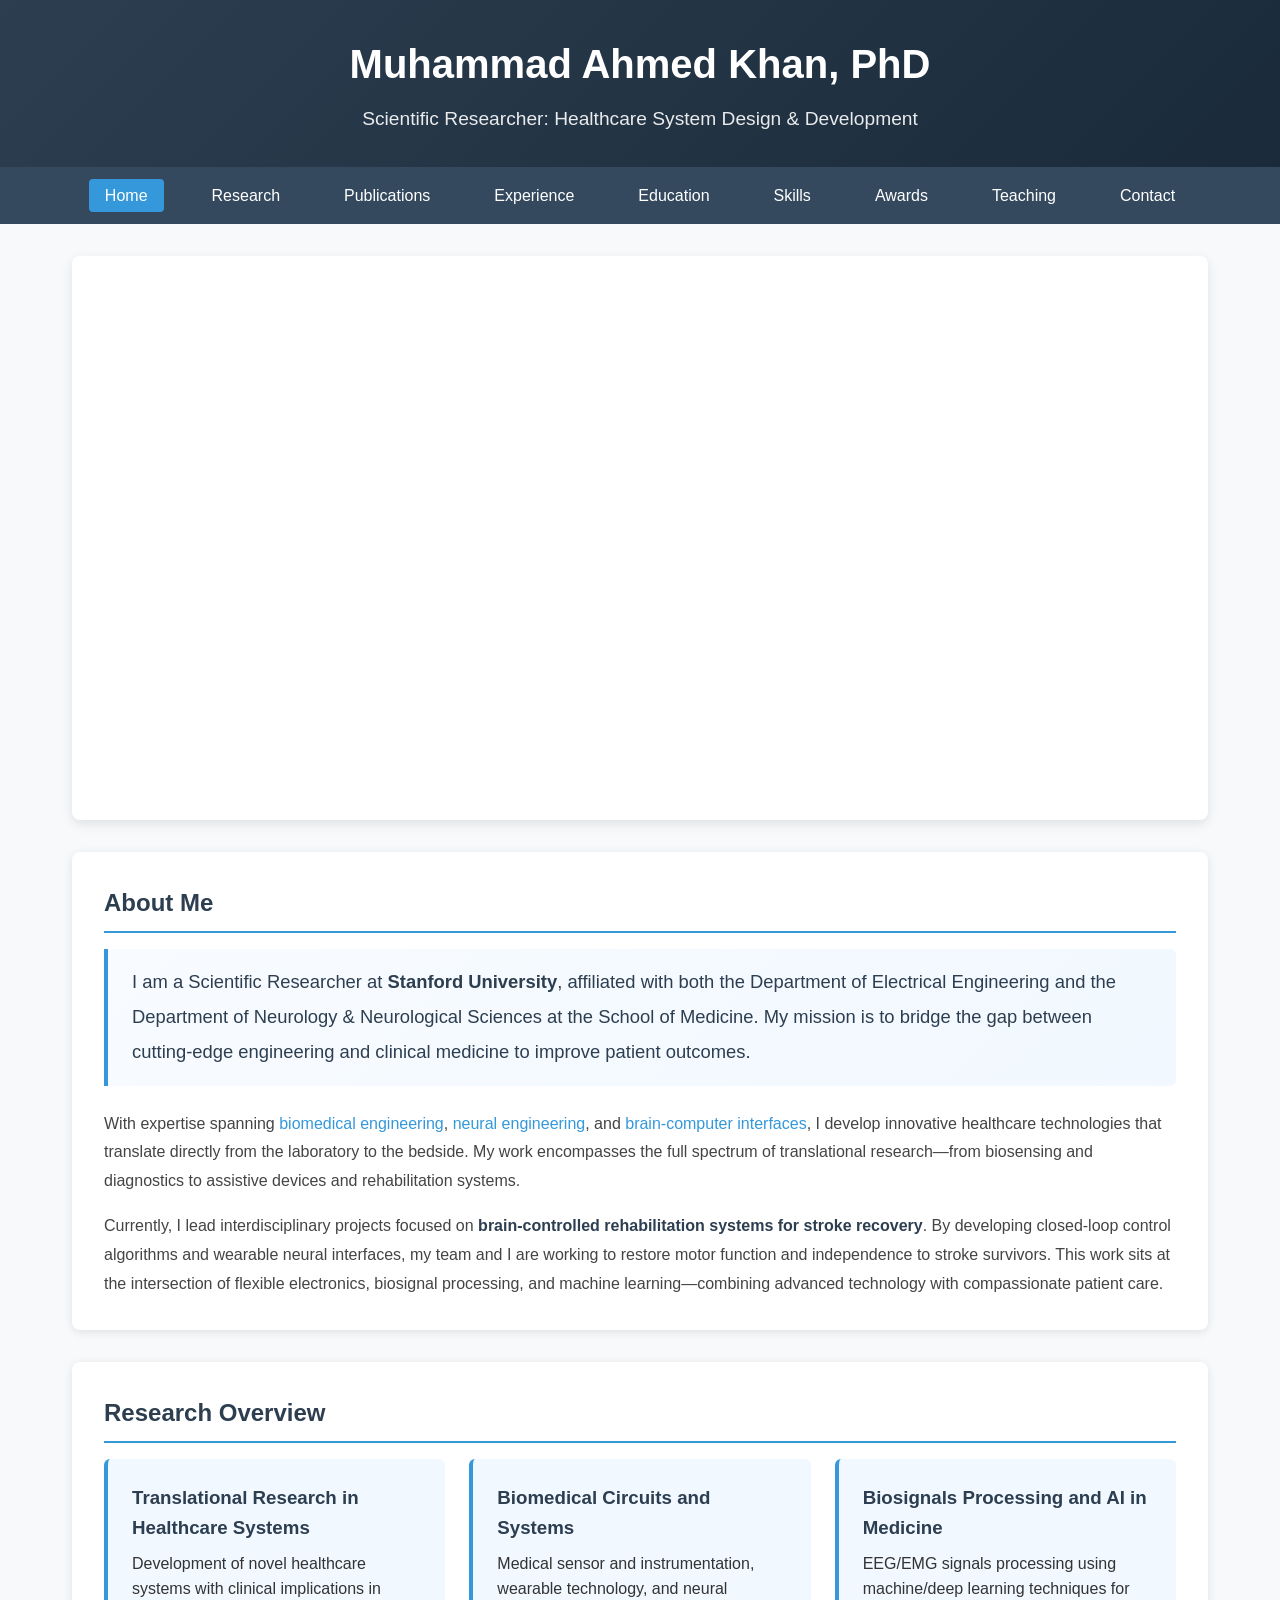
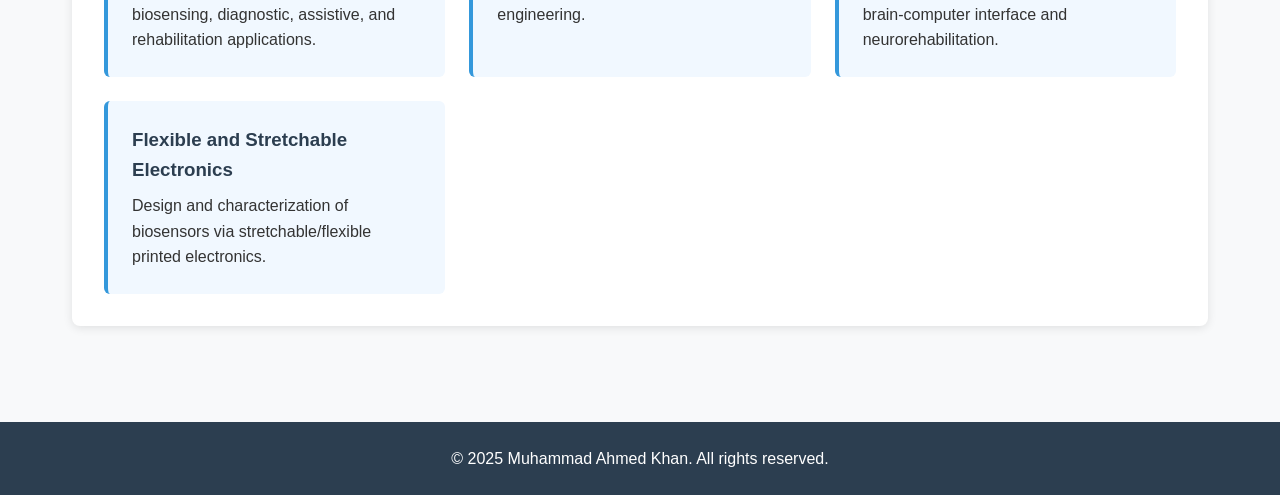
==== commit 3f48d99c: "updated about me" ====
--- a/index.html
+++ b/index.html
@@ -38,11 +38,11 @@
         
         <section id="about">
             <h2>About Me</h2>
-            <p>Welcome to my research portfolio. I am a Scientific Researcher specializing in Healthcare System Design & Development. I am currently working at the Department of Electrical Engineering, and Department of Neurology & Neurological Sciences at Stanford University School of Medicine. My work focuses on translational research with a focus on the development of novel healthcare systems, along with their clinical implications (biosensing, diagnostic, assistive, and rehabilitation applications).</p>
+            <p class="lead">I am a Scientific Researcher at <strong>Stanford University</strong>, affiliated with both the Department of Electrical Engineering and the Department of Neurology & Neurological Sciences at the School of Medicine. My mission is to bridge the gap between cutting-edge engineering and clinical medicine to improve patient outcomes.</p>
             
-            <p>I am a dedicated researcher with expertise in biomedical engineering, neural engineering, and brain-computer interface systems. My research interests span across translational research in healthcare systems, biomedical circuits and systems, biosignals processing, and flexible electronics.</p>
+            <p>With expertise spanning <em>biomedical engineering</em>, <em>neural engineering</em>, and <em>brain-computer interfaces</em>, I develop innovative healthcare technologies that translate directly from the laboratory to the bedside. My work encompasses the full spectrum of translational research—from biosensing and diagnostics to assistive devices and rehabilitation systems.</p>
             
-            <p>My current work involves leading interdisciplinary projects in brain-controlled rehabilitation systems for stroke recovery, developing closed-loop control algorithms and wearable interfaces that restore motor function in stroke patients.</p>
+            <p>Currently, I lead interdisciplinary projects focused on <strong>brain-controlled rehabilitation systems for stroke recovery</strong>. By developing closed-loop control algorithms and wearable neural interfaces, my team and I are working to restore motor function and independence to stroke survivors. This work sits at the intersection of flexible electronics, biosignal processing, and machine learning—combining advanced technology with compassionate patient care.</p>
         </section>
         
         <section id="overview">
--- a/css/styles.css
+++ b/css/styles.css
@@ -88,6 +88,39 @@
     margin-bottom: 1rem;
     padding-bottom: 0.5rem;
     border-bottom: 2px solid #3498db;
+}
+
+/* About section styling */
+#about p {
+    margin-bottom: 1rem;
+    line-height: 1.8;
+    color: #444;
+}
+
+#about p:last-child {
+    margin-bottom: 0;
+}
+
+#about .lead {
+    font-size: 1.15rem;
+    color: #2c3e50;
+    line-height: 1.9;
+    margin-bottom: 1.5rem;
+    padding: 1rem 1.5rem;
+    background: linear-gradient(135deg, #f8fbff 0%, #f1f8ff 100%);
+    border-left: 4px solid #3498db;
+    border-radius: 0 6px 6px 0;
+}
+
+#about strong {
+    color: #2c3e50;
+    font-weight: 600;
+}
+
+#about em {
+    color: #3498db;
+    font-style: normal;
+    font-weight: 500;
 }
 
 /* Research interests */
